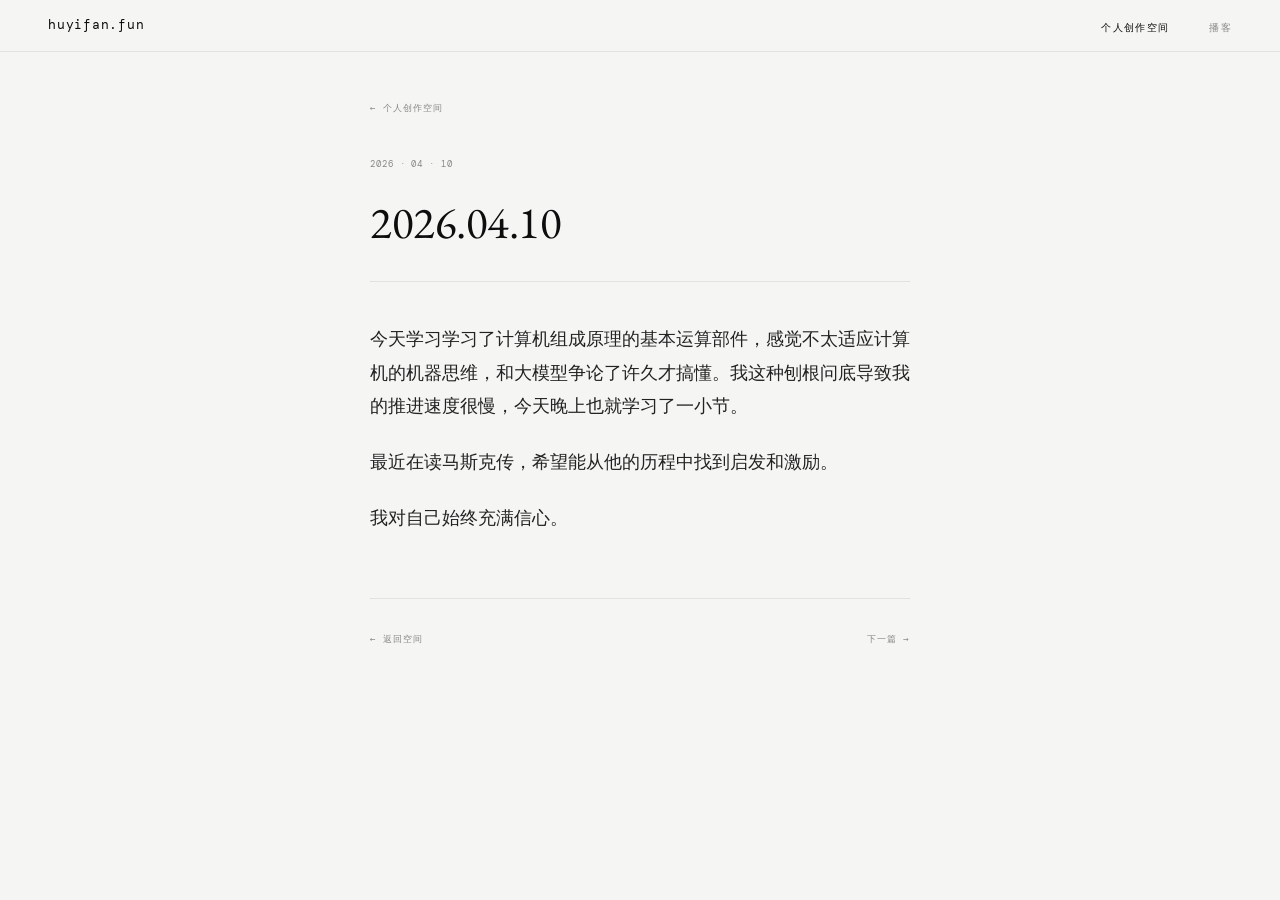
==== 2026.4.10.html @ 194f5ac2 "Add files via upload" ====
<!DOCTYPE html>
<html lang="zh">
<head>
<meta charset="UTF-8">
<meta name="viewport" content="width=device-width, initial-scale=1.0">
<title>2026.4.9 · H.com</title>
<link href="https://fonts.googleapis.com/css2?family=EB+Garamond:ital,wght@0,400;0,500;1,400&family=DM+Mono:wght@300;400&display=swap" rel="stylesheet">
<style>
*,*::before,*::after{box-sizing:border-box;margin:0;padding:0}
:root{--black:#0d0d0d;--white:#f5f5f3;--grey1:#888;--grey2:#bbb;--grey3:#e2e2e0;}
body{background:var(--white);color:var(--black);font-family:'EB Garamond',serif;font-weight:400;line-height:1.75;}

nav{
  position:fixed;top:0;left:0;right:0;z-index:100;
  display:flex;align-items:center;justify-content:space-between;
  padding:0 3rem;height:52px;
  background:var(--white);border-bottom:1px solid var(--grey3);
}
.nav-logo{font-family:'DM Mono',monospace;font-size:0.8rem;letter-spacing:0.06em;color:var(--black);text-decoration:none;}
.nav-links{display:flex;gap:2.5rem;list-style:none;}
.nav-links a{font-family:'DM Mono',monospace;font-size:0.6rem;letter-spacing:0.14em;text-transform:uppercase;color:var(--grey1);text-decoration:none;transition:color .15s;}
.nav-links a:hover,.nav-links a.active{color:var(--black);}

.article{max-width:620px;margin:0 auto;padding:100px 2.5rem 100px;}

.article-back{
  font-family:'DM Mono',monospace;font-size:0.58rem;
  letter-spacing:0.12em;text-transform:uppercase;
  color:var(--grey1);text-decoration:none;
  margin-bottom:2.5rem;display:block;transition:color .15s;
}
.article-back:hover{color:var(--black);}

.article-meta{
  font-family:'DM Mono',monospace;font-size:0.58rem;
  letter-spacing:0.1em;text-transform:uppercase;
  color:var(--grey1);margin-bottom:1.5rem;
  display:flex;gap:1.5rem;
}

.article h1{
  font-size:clamp(1.9rem,4vw,2.8rem);
  font-weight:400;line-height:1.18;letter-spacing:-0.01em;
  margin-bottom:2.5rem;
  padding-bottom:2rem;
  border-bottom:1px solid var(--grey3);
}

/* body prose */
.prose p{font-size:1.1rem;line-height:1.9;margin-bottom:1.4rem;color:#222;}
.prose p:first-child::first-letter{font-size:3.2rem;line-height:0.8;float:left;margin:0.1em 0.1em 0 0;font-weight:400;}
.prose h2{font-size:1.35rem;font-weight:400;font-style:italic;margin:2.5rem 0 1rem;}
.prose blockquote{
  margin:2rem 0;padding:0 0 0 1.5rem;
  border-left:2px solid var(--grey3);
  color:var(--grey1);font-style:italic;font-size:1.05rem;line-height:1.85;
}

/* footer nav */
.article-footer{
  margin-top:4rem;padding-top:2rem;
  border-top:1px solid var(--grey3);
  display:flex;justify-content:space-between;align-items:center;
}
.article-footer a{
  font-family:'DM Mono',monospace;font-size:0.58rem;
  letter-spacing:0.12em;text-transform:uppercase;
  color:var(--grey1);text-decoration:none;transition:color .15s;
}
.article-footer a:hover{color:var(--black);}

@media(max-width:600px){
  nav{padding:0 1.5rem;}
  .article{padding:90px 1.5rem 60px;}
}
</style>
</head>
<body>

<nav>
  <a class="nav-logo" href="index.html">huyifan.fun</a>
  <ul class="nav-links">
    <li><a href="blog.html" class="active">个人创作空间</a></li>
    <li><a href="podcast.html">播客</a></li>
  </ul>
</nav>

<article class="article">
  <a class="article-back" href="blog.html">← 个人创作空间</a>

  <div class="article-meta">
    <span>2026 · 04 · 10</span>
  </div>

  <h1>2026.04.10</h1>

  <div class="prose">

    <p></p>

    <p>今天学习学习了计算机组成原理的基本运算部件，感觉不太适应计算机的机器思维，和大模型争论了许久才搞懂。我这种刨根问底导致我的推进速度很慢，今天晚上也就学习了一小节。</p>
    <p>最近在读马斯克传，希望能从他的历程中找到启发和激励。</p>
    <p><p>
    <p>我对自己始终充满信心。</p>

  </div>

  <div class="article-footer">
    <a href="blog.html">← 返回空间</a>
    <a href="article1.html">下一篇 →</a>
  </div>
</article>

</body>
</html>
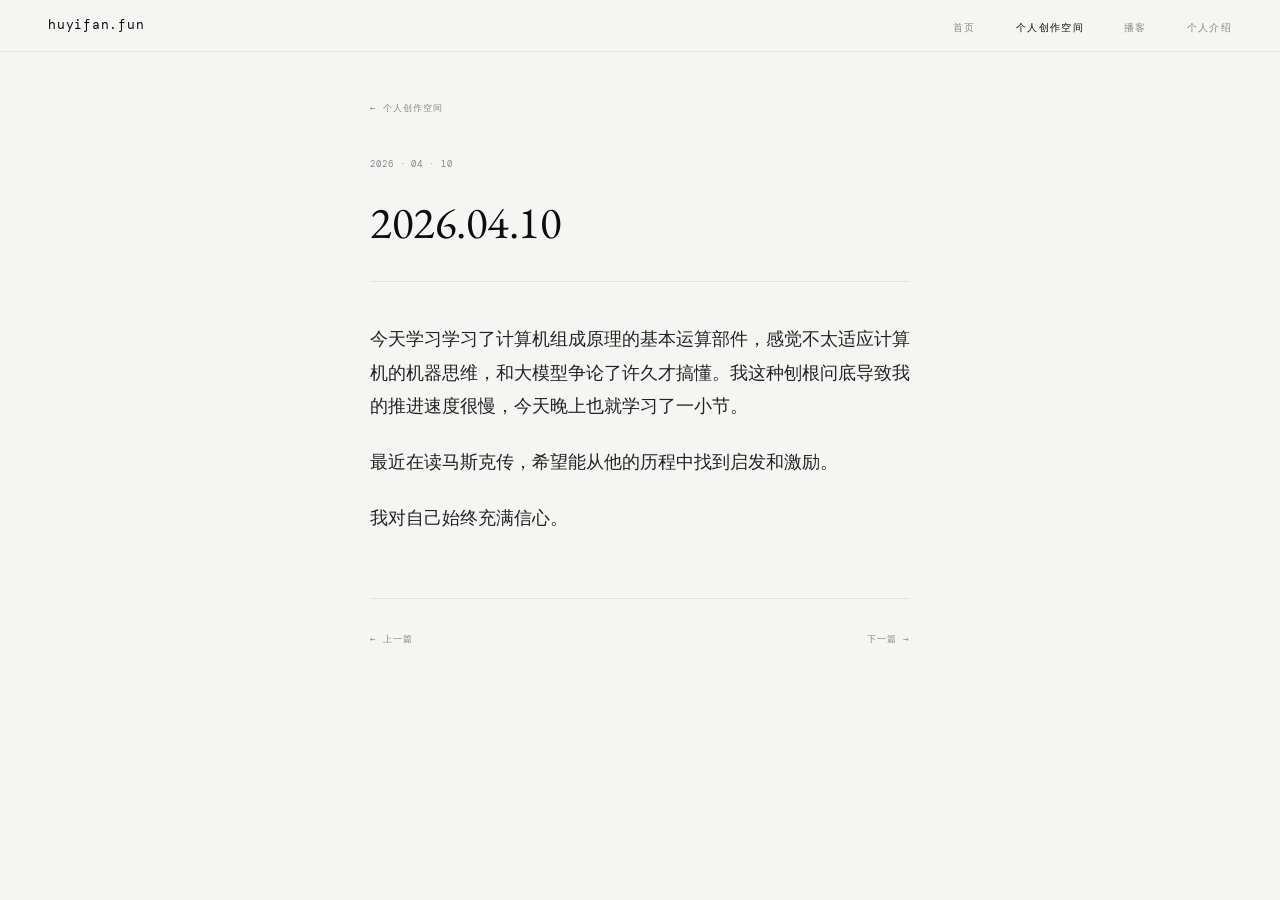
==== commit 3dd282bb: "Update 2026.4.10.html" ====
--- a/2026.4.10.html
+++ b/2026.4.10.html
@@ -80,8 +80,10 @@
 <nav>
   <a class="nav-logo" href="index.html">huyifan.fun</a>
   <ul class="nav-links">
+    <li><a href="index.html">首页</a></li>
     <li><a href="blog.html" class="active">个人创作空间</a></li>
     <li><a href="podcast.html">播客</a></li>
+    <li><a href="about.html">个人介绍</a></li>
   </ul>
 </nav>
 
@@ -106,7 +108,7 @@
   </div>
 
   <div class="article-footer">
-    <a href="blog.html">← 返回空间</a>
+    <a href="article.html">← 上一篇</a>
     <a href="article1.html">下一篇 →</a>
   </div>
 </article>
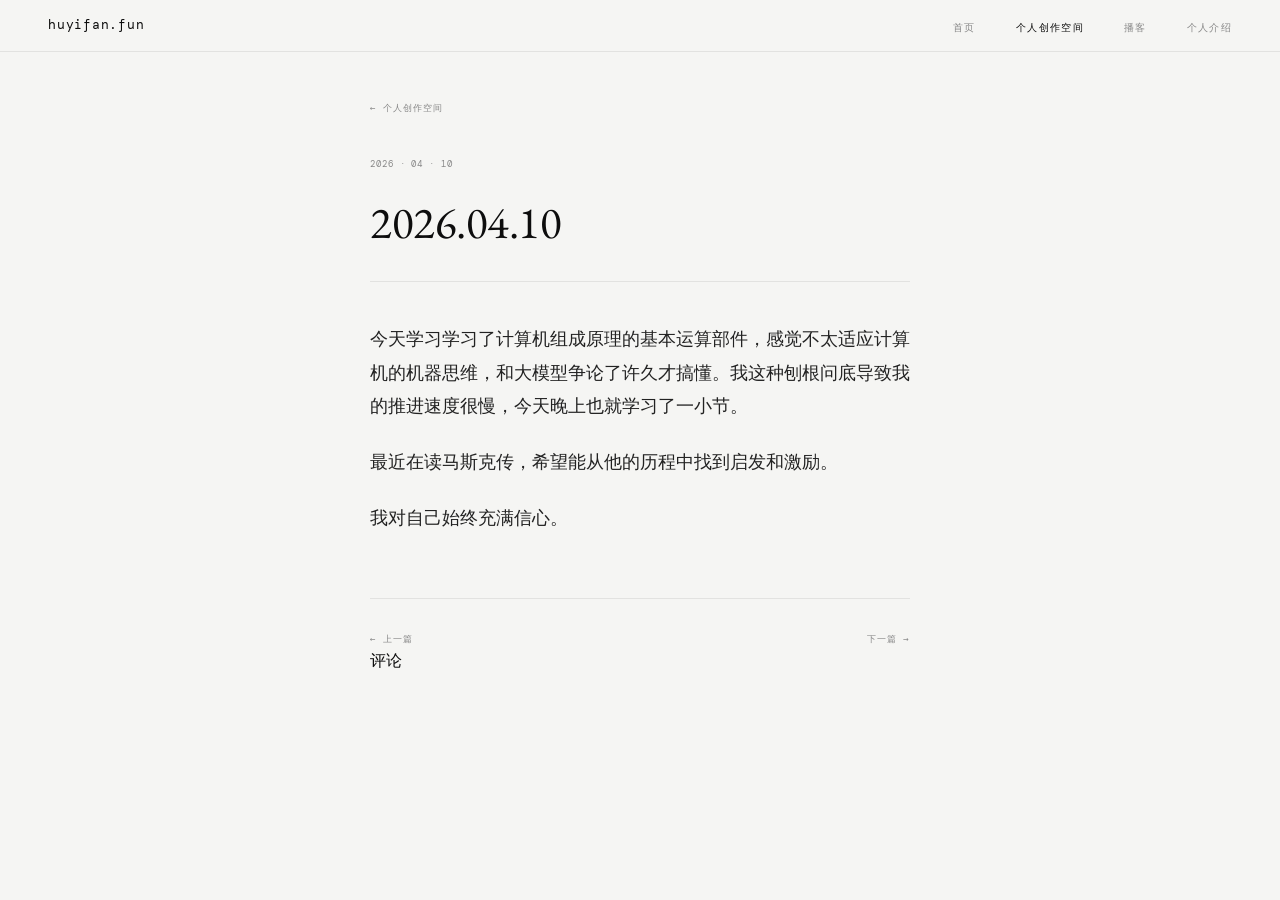
==== commit 829fb99b: "Update 2026.4.10.html" ====
--- a/2026.4.10.html
+++ b/2026.4.10.html
@@ -111,6 +111,28 @@
     <a href="article.html">← 上一篇</a>
     <a href="article1.html">下一篇 →</a>
   </div>
+
+  <div class="comments">
+    <p class="comments-label">评论</p>
+    <script
+      src="https://giscus.app/client.js"
+      data-repo="Huyifan-learner/huyifan.fun"
+      data-repo-id="R_kgDOR9GaAg"
+      data-category="Announcements"
+      data-category-id="DIC_kwDOR9GaAs4C6mH8"
+      data-mapping="pathname"
+      data-strict="0"
+      data-reactions-enabled="1"
+      data-emit-metadata="0"
+      data-input-position="bottom"
+      data-theme="https://huyifan-learner.github.io/huyifan.fun/giscus-theme.css"
+      data-lang="zh-CN"
+      data-loading="lazy"
+      crossorigin="anonymous"
+      async>
+    </script>
+  </div>
+
 </article>
 
 </body>
